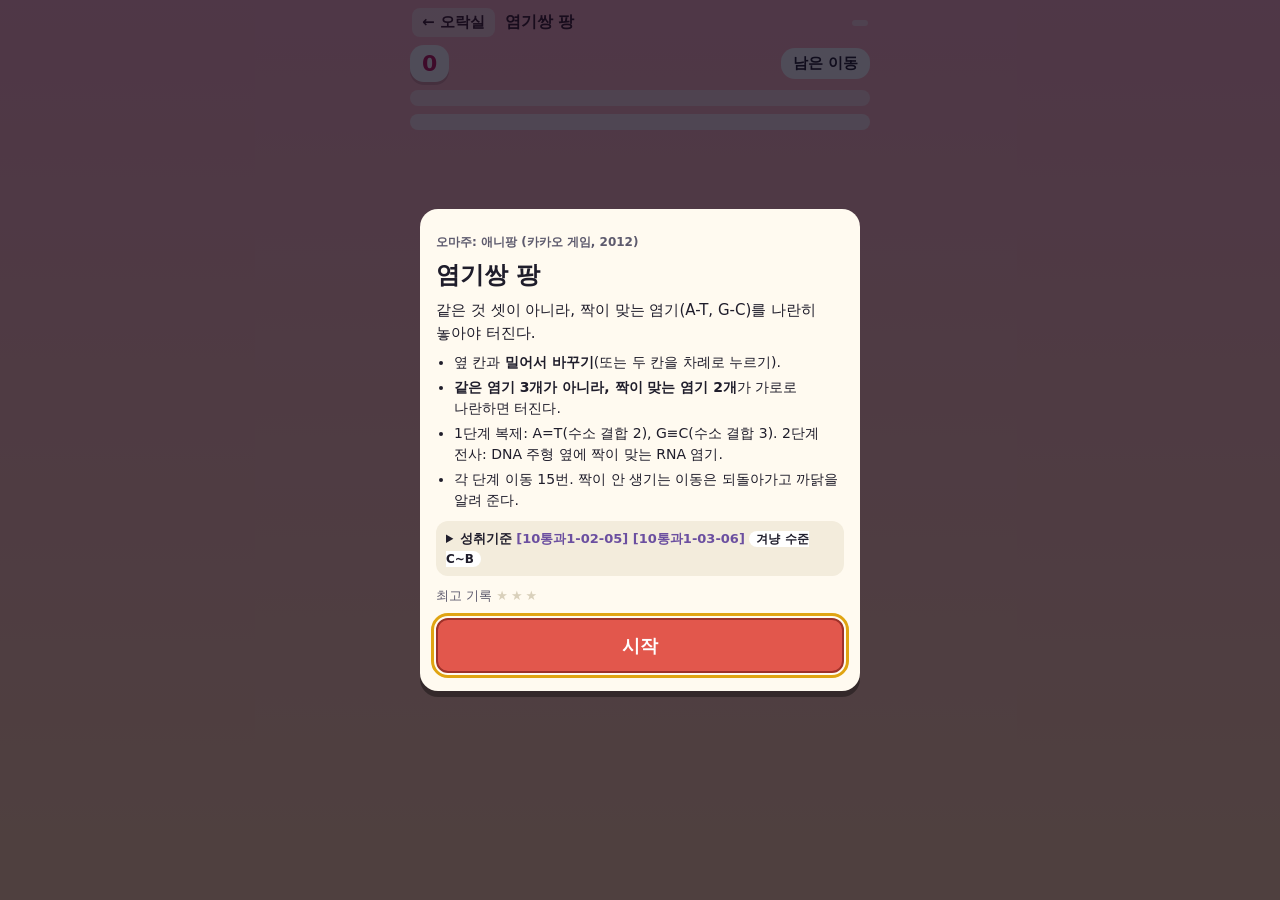
==== games/basepang/index.html @ 48b3c84a "생명 오락실: 오마주 생명과학 미니게임 모음 초판 - 허브: 게임 선택, 학번·이름, 전체 기록 요약·JSON 제출, PWA 설치·오프라인 - 생명 탐사대(포켓몬 레드·그린 구조)" ====
<!doctype html>
<html lang="ko">
<head>
  <meta charset="utf-8">
  <meta name="viewport" content="width=device-width, initial-scale=1, viewport-fit=cover">
  <title>염기쌍 팡</title>
  <link rel="manifest" href="../../manifest.webmanifest">
  <link rel="apple-touch-icon" href="../../icons/icon-180.png">
  <link rel="stylesheet" href="../../shared/arcade.css">
  <style>
    body { background: linear-gradient(180deg, #ffb3c1, #ffd6a5); }
    .bar, .bar a { color: #3a1c2b; }
    .bar a, .bar .hud span { background: rgba(255, 255, 255, .5); }
    .top { display: flex; justify-content: space-between; align-items: center; margin-bottom: 8px; }
    .scorebox { background: #fff; border-radius: 14px; padding: 6px 12px; font-weight: 900; font-size: 22px; color: #c2185b; box-shadow: 0 3px 0 rgba(0, 0, 0, .15); }
    .movebox { background: #fff; border-radius: 14px; padding: 6px 12px; font-weight: 800; font-size: 15px; }
    .grid { display: grid; grid-template-columns: repeat(6, 1fr); gap: 5px; background: rgba(255, 255, 255, .55); padding: 8px; border-radius: 18px; touch-action: none; position: relative; }
    .tile { aspect-ratio: 1; border: none; font-size: clamp(20px, 7vw, 30px); font-weight: 900; color: #fff; display: grid; place-items: center; box-shadow: inset 0 -5px 0 rgba(0, 0, 0, .2); transition: transform .12s; position: relative; }
    .tile.D { border-radius: 10px; }
    .tile.R { border-radius: 50%; box-shadow: inset 0 -5px 0 rgba(0, 0, 0, .2), 0 0 0 3px #fff inset; }
    .tile.R::after { content: 'RNA'; position: absolute; bottom: 2px; font-size: 8px; font-weight: 800; opacity: .9; }
    .tile.sel { transform: scale(1.1); outline: 4px solid #fff; }
    .tile.pop { animation: pop .35s ease-out; }
    @keyframes pop { 50% { transform: scale(1.3); filter: brightness(1.5); } }
    .b-A { background: #e06666; } .b-T { background: #e0a412; } .b-G { background: #6aa84f; } .b-C { background: #3d85c6; } .b-U { background: #8e7cc3; }
    .legend { background: rgba(255, 255, 255, .7); border-radius: 12px; padding: 8px 10px; margin-top: 8px; font-size: 13px; line-height: 1.5; }
    .legend b { font-size: 15px; }
  </style>
</head>
<body>
  <header class="bar"><a href="../../index.html">← 오락실</a><b>염기쌍 팡</b><div class="hud"><span id="lvhud"></span></div></header>
  <main id="stage">
    <div class="top"><div class="scorebox" id="score">0</div><div class="movebox">남은 이동 <b id="moves"></b></div></div>
    <div class="grid" id="grid" aria-label="염기 판"></div>
    <div class="legend" id="legend"></div>
    <div class="toast" id="toast"></div>
  </main>
  <div class="overlay" id="overlay" hidden></div>
  <script src="../../shared/standards.js"></script>
  <script src="../../shared/arcade.js"></script>
  <script src="engine.js"></script>
  <script src="game.js"></script>
</body>
</html>
---- shared/arcade.css ----
/* 생명 오락실 미니게임 공통 스타일 (세로 휴대폰 화면 기준) */
:root {
  --bg: #1b1530; --panel: #fffaf0; --ink: #1f1d2b; --ink-2: #5d5a6d; --line: #ddd3bd;
  --accent: #e2574c; --accent-ink: #fff; --ok: #1f8a4c; --bad: #c0392b; --gold: #e0a412;
  color-scheme: light;
}
* { box-sizing: border-box; -webkit-tap-highlight-color: transparent; }
html, body { margin: 0; height: 100%; }
body {
  background: var(--bg); color: var(--ink);
  font-family: "Pretendard", "Apple SD Gothic Neo", "Malgun Gothic", "Noto Sans KR", system-ui, sans-serif;
  display: flex; flex-direction: column; align-items: center;
  overscroll-behavior: none; touch-action: manipulation; -webkit-user-select: none; user-select: none;
}
button, a.btn { font: inherit; cursor: pointer; }
.bar {
  width: 100%; max-width: 480px; display: flex; align-items: center; gap: 10px;
  padding: max(8px, env(safe-area-inset-top)) 12px 8px; color: #fff;
}
.bar a { color: #fff; text-decoration: none; font-weight: 800; font-size: 15px; background: rgba(255, 255, 255, .12); padding: 5px 10px; border-radius: 8px; }
.bar b { flex: 1; font-size: 16px; }
.bar .hud { display: flex; gap: 8px; font-size: 13px; }
.bar .hud span { background: rgba(255, 255, 255, .14); padding: 3px 8px; border-radius: 999px; }
#stage { position: relative; width: 100%; max-width: 480px; flex: 1; display: flex; flex-direction: column; padding: 0 10px max(10px, env(safe-area-inset-bottom)); }
canvas.game { width: 100%; display: block; border-radius: 14px; background: #fff; touch-action: none; }

.overlay { position: fixed; inset: 0; background: rgba(12, 8, 24, .72); display: grid; place-items: center; padding: 14px; z-index: 20; overflow: auto; }
.overlay[hidden] { display: none; }
.card { background: var(--panel); border-radius: 18px; padding: 18px 16px; width: 100%; max-width: 440px; max-height: 92vh; overflow: auto; box-shadow: 0 6px 0 rgba(0, 0, 0, .35); word-break: keep-all; line-height: 1.5; }
.card h2 { margin: 2px 0 6px; font-size: 24px; }
.card p { margin: 6px 0; font-size: 15px; }
.homage { font-size: 12px !important; color: var(--ink-2); font-weight: 700; }
.rules { padding-left: 18px; margin: 8px 0; font-size: 14px; }
.rules li { margin-bottom: 4px; }
.best { font-size: 13px !important; color: var(--ink-2); }
.btn { display: inline-block; border: 2px solid var(--ink); background: #fff; color: var(--ink); border-radius: 12px; padding: 9px 14px; font-weight: 800; font-size: 15px; text-align: center; text-decoration: none; }
.btn.primary { background: var(--accent); color: var(--accent-ink); border-color: #9e3129; }
.btn.big { width: 100%; font-size: 18px; padding: 12px; margin-top: 6px; }
.btn:disabled { opacity: .55; cursor: default; }
.btn.right { border-color: var(--ok); background: #e5f5ea; }
.btn.wrong { border-color: var(--bad); background: #fbe6e3; }
.btn:focus-visible { outline: 3px solid var(--gold); outline-offset: 2px; }
.row { display: flex; gap: 8px; margin-top: 12px; }
.row .btn { flex: 1; }
.stars { color: var(--gold); letter-spacing: 3px; }
.stars .off { color: #d9d0bb; }
.big-stars { font-size: 34px; text-align: center; margin: 4px 0 !important; }
.quiz { background: #f3ecdc; border-radius: 12px; padding: 10px; margin-top: 10px; }
.quiz-opts { display: grid; gap: 6px; }
.quiz-fb { font-size: 14px !important; }
.refl { display: block; margin-top: 10px; font-size: 14px; }
textarea { width: 100%; min-height: 72px; margin-top: 6px; font: inherit; font-size: 15px; border: 2px solid var(--line); border-radius: 10px; padding: 8px; background: #fff; color: var(--ink); -webkit-user-select: text; user-select: text; }

details.std { margin: 10px 0; background: #f3ecdc; border-radius: 12px; padding: 8px 10px; font-size: 13px; }
details.std summary { cursor: pointer; font-weight: 700; }
.std .code { color: #6b4fa0; }
.std .lv { background: #fff; border-radius: 999px; padding: 1px 7px; font-size: 12px; }
.std-item { margin-top: 8px; }
.levels { margin: 4px 0 0; padding-left: 18px; }
.levels li { margin-bottom: 3px; list-style: none; }
.levels b { display: inline-block; width: 16px; color: #6b4fa0; }
.note { font-size: 12px !important; color: var(--ink-2); }

.toast { position: absolute; left: 50%; top: 12px; transform: translateX(-50%); background: rgba(20, 16, 36, .88); color: #fff; padding: 6px 12px; border-radius: 999px; font-size: 14px; font-weight: 700; pointer-events: none; opacity: 0; transition: opacity .2s; white-space: nowrap; max-width: 92%; overflow: hidden; text-overflow: ellipsis; z-index: 5; }
.toast.on { opacity: 1; }
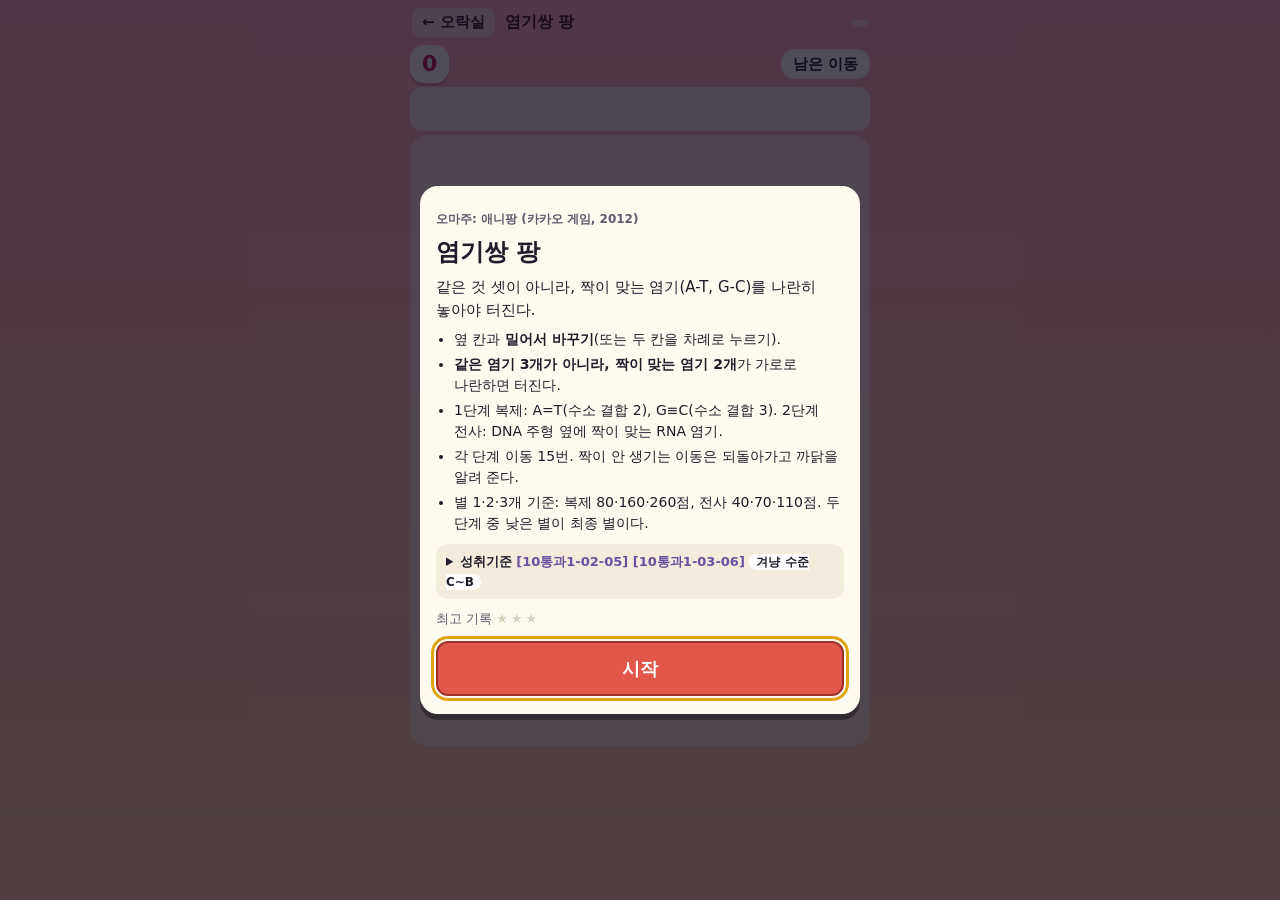
==== commit bfdc7088: "염기쌍 팡·에너지 런·혈당 지키기: 연쇄 재생, 판 맞춤 배치, 학습 토스트 분리, 실패 결과 안내, 혈당 별 상한(D-052) - 염기쌍 팡: 연쇄마다 중간 판 재생(탭하면 건너" ====
--- a/games/basepang/index.html
+++ b/games/basepang/index.html
@@ -11,29 +11,52 @@
     body { background: linear-gradient(180deg, #ffb3c1, #ffd6a5); }
     .bar, .bar a { color: #3a1c2b; }
     .bar a, .bar .hud span { background: rgba(255, 255, 255, .5); }
-    .top { display: flex; justify-content: space-between; align-items: center; margin-bottom: 8px; }
+    .top { display: flex; justify-content: space-between; align-items: center; margin-bottom: 4px; flex-shrink: 0; line-height: 1.2; }
     .scorebox { background: #fff; border-radius: 14px; padding: 6px 12px; font-weight: 900; font-size: 22px; color: #c2185b; box-shadow: 0 3px 0 rgba(0, 0, 0, .15); }
     .movebox { background: #fff; border-radius: 14px; padding: 6px 12px; font-weight: 800; font-size: 15px; }
-    .grid { display: grid; grid-template-columns: repeat(6, 1fr); gap: 5px; background: rgba(255, 255, 255, .55); padding: 8px; border-radius: 18px; touch-action: none; position: relative; }
-    .tile { aspect-ratio: 1; border: none; font-size: clamp(20px, 7vw, 30px); font-weight: 900; color: #fff; display: grid; place-items: center; box-shadow: inset 0 -5px 0 rgba(0, 0, 0, .2); transition: transform .12s; position: relative; }
+    .grid { display: grid; grid-template-columns: repeat(6, var(--tile-size, 44px)); grid-template-rows: repeat(8, var(--tile-size, 44px)); gap: 3px; background: rgba(255, 255, 255, .55); padding: 6px; border-radius: 18px; touch-action: none; position: relative; flex-shrink: 0; }
+    .tile { min-width: 0; min-height: 0; padding: 0; border: none; font-size: clamp(20px, 7vw, 30px); line-height: 1; font-weight: 900; color: #fff; display: grid; place-items: center; box-shadow: inset 0 -5px 0 rgba(0, 0, 0, .2); transition: transform .12s; position: relative; }
     .tile.D { border-radius: 10px; }
     .tile.R { border-radius: 50%; box-shadow: inset 0 -5px 0 rgba(0, 0, 0, .2), 0 0 0 3px #fff inset; }
     .tile.R::after { content: 'RNA'; position: absolute; bottom: 2px; font-size: 8px; font-weight: 800; opacity: .9; }
     .tile.sel { transform: scale(1.1); outline: 4px solid #fff; }
+    .tile:focus-visible { outline: 3px dashed #3a1c2b; outline-offset: 2px; }
     .tile.pop { animation: pop .35s ease-out; }
     @keyframes pop { 50% { transform: scale(1.3); filter: brightness(1.5); } }
     .b-A { background: #e06666; } .b-T { background: #e0a412; } .b-G { background: #6aa84f; } .b-C { background: #3d85c6; } .b-U { background: #8e7cc3; }
-    .legend { background: rgba(255, 255, 255, .7); border-radius: 12px; padding: 8px 10px; margin-top: 8px; font-size: 13px; line-height: 1.5; }
-    .legend b { font-size: 15px; }
+    #stage { min-height: 0; }
+    .bar { flex-shrink: 0; }
+    .legend-slot { position: relative; height: 44px; margin-bottom: 4px; flex-shrink: 0; }
+    .legend { display: flex; align-items: center; justify-content: space-between; height: 100%; background: rgba(255, 255, 255, .7); border-radius: 12px; font-size: 12px; line-height: 1.5; }
+    .legend-key { padding-left: 8px; white-space: nowrap; }
+    .legend-details summary { display: flex; align-items: center; justify-content: center; width: 44px; min-height: 44px; cursor: pointer; font-weight: 800; }
+    .legend-body { position: absolute; top: 44px; left: 0; width: 100%; max-height: min(60vh, 400px); overflow: auto; padding: 10px; background: #fffaf0; border: 2px solid #3a1c2b; border-radius: 12px; font-size: 13px; z-index: 10; }
+    .legend-body ol { margin: 8px 0; padding-left: 22px; }
+    /* 토스트는 범례 자리만 쓴다. 첫 줄 타일과 설명 접기 버튼은 가리지 않는다. */
+    .board { position: relative; flex: 1; min-height: 0; display: flex; justify-content: center; align-items: flex-start; }
+    #toast { left: 0; top: 0; transform: none; width: calc(100% - 44px); max-width: none; max-height: 44px; overflow: auto; padding: 4px 8px; border-radius: 12px; font-size: 12px; line-height: 1.3; }
+    #toast.on { pointer-events: auto; }
+    #toast.replaying { cursor: pointer; }
+    #toast.replaying::after { content: ' · 탭으로 건너뛰기'; font-size: 10px; }
+    .tile.pop { outline: 3px solid #3a1c2b; outline-offset: -3px; }
+    .tile.R { padding-bottom: 6px; }
+    @media (prefers-reduced-motion: reduce) { .tile.pop { animation: none; } }
+    /* 결과 화면에 덧붙인 번역 문항(game.js addFlowQuiz)도 공통 문항과 같은 모양으로 */
+    .flow-opts { display: grid; gap: 6px; }
+    .flow-fb { font-size: 14px !important; }
   </style>
 </head>
 <body>
   <header class="bar"><a href="../../index.html">← 오락실</a><b>염기쌍 팡</b><div class="hud"><span id="lvhud"></span></div></header>
   <main id="stage">
     <div class="top"><div class="scorebox" id="score">0</div><div class="movebox">남은 이동 <b id="moves"></b></div></div>
-    <div class="grid" id="grid" aria-label="염기 판"></div>
-    <div class="legend" id="legend"></div>
-    <div class="toast" id="toast"></div>
+    <div class="legend-slot">
+      <div class="legend" id="legend"></div>
+      <div class="toast" id="toast" role="status" aria-live="polite"></div>
+    </div>
+    <div class="board">
+      <div class="grid" id="grid" aria-label="염기 판"></div>
+    </div>
   </main>
   <div class="overlay" id="overlay" hidden></div>
   <script src="../../shared/standards.js"></script>
--- a/shared/arcade.css
+++ b/shared/arcade.css
@@ -27,6 +27,7 @@
 .overlay { position: fixed; inset: 0; background: rgba(12, 8, 24, .72); display: grid; place-items: center; padding: 14px; z-index: 20; overflow: auto; }
 .overlay[hidden] { display: none; }
 .card { background: var(--panel); border-radius: 18px; padding: 18px 16px; width: 100%; max-width: 440px; max-height: 92vh; overflow: auto; box-shadow: 0 6px 0 rgba(0, 0, 0, .35); word-break: keep-all; line-height: 1.5; }
+.card:focus { outline: none; } /* 결과 카드는 포커스만 받아 둔다(arcade.js finish) */
 .card h2 { margin: 2px 0 6px; font-size: 24px; }
 .card p { margin: 6px 0; font-size: 15px; }
 .homage { font-size: 12px !important; color: var(--ink-2); font-weight: 700; }
@@ -49,7 +50,8 @@
 .quiz-opts { display: grid; gap: 6px; }
 .quiz-fb { font-size: 14px !important; }
 .refl { display: block; margin-top: 10px; font-size: 14px; }
-textarea { width: 100%; min-height: 72px; margin-top: 6px; font: inherit; font-size: 15px; border: 2px solid var(--line); border-radius: 10px; padding: 8px; background: #fff; color: var(--ink); -webkit-user-select: text; user-select: text; }
+/* 글자 크기가 16px 미만이면 iOS 사파리가 입력할 때 화면을 확대한다 */
+textarea { width: 100%; min-height: 72px; margin-top: 6px; font: inherit; font-size: 16px; border: 2px solid var(--line); border-radius: 10px; padding: 8px; background: #fff; color: var(--ink); -webkit-user-select: text; user-select: text; }
 
 details.std { margin: 10px 0; background: #f3ecdc; border-radius: 12px; padding: 8px 10px; font-size: 13px; }
 details.std summary { cursor: pointer; font-weight: 700; }
@@ -61,5 +63,8 @@
 .levels b { display: inline-block; width: 16px; color: #6b4fa0; }
 .note { font-size: 12px !important; color: var(--ink-2); }
 
-.toast { position: absolute; left: 50%; top: 12px; transform: translateX(-50%); background: rgba(20, 16, 36, .88); color: #fff; padding: 6px 12px; border-radius: 999px; font-size: 14px; font-weight: 700; pointer-events: none; opacity: 0; transition: opacity .2s; white-space: nowrap; max-width: 92%; overflow: hidden; text-overflow: ellipsis; z-index: 5; }
+/* 긴 피드백 문장도 잘리지 않게 여러 줄로 감싼다(너비는 글 길이에 맞추되 무대 폭의 92%까지) */
+.toast { position: absolute; left: 50%; top: 12px; transform: translateX(-50%); background: rgba(20, 16, 36, .88); color: #fff; padding: 6px 12px; border-radius: 14px; font-size: 14px; font-weight: 700; line-height: 1.4; text-align: center; pointer-events: none; opacity: 0; transition: opacity .2s; width: max-content; max-width: 92%; white-space: normal; word-break: keep-all; overflow-wrap: anywhere; z-index: 5; }
 .toast.on { opacity: 1; }
+/* hidden 속성이 .btn·.row .btn의 display 규칙에 덮이지 않게 한다 */
+.btn[hidden], .row .btn[hidden] { display: none; }
